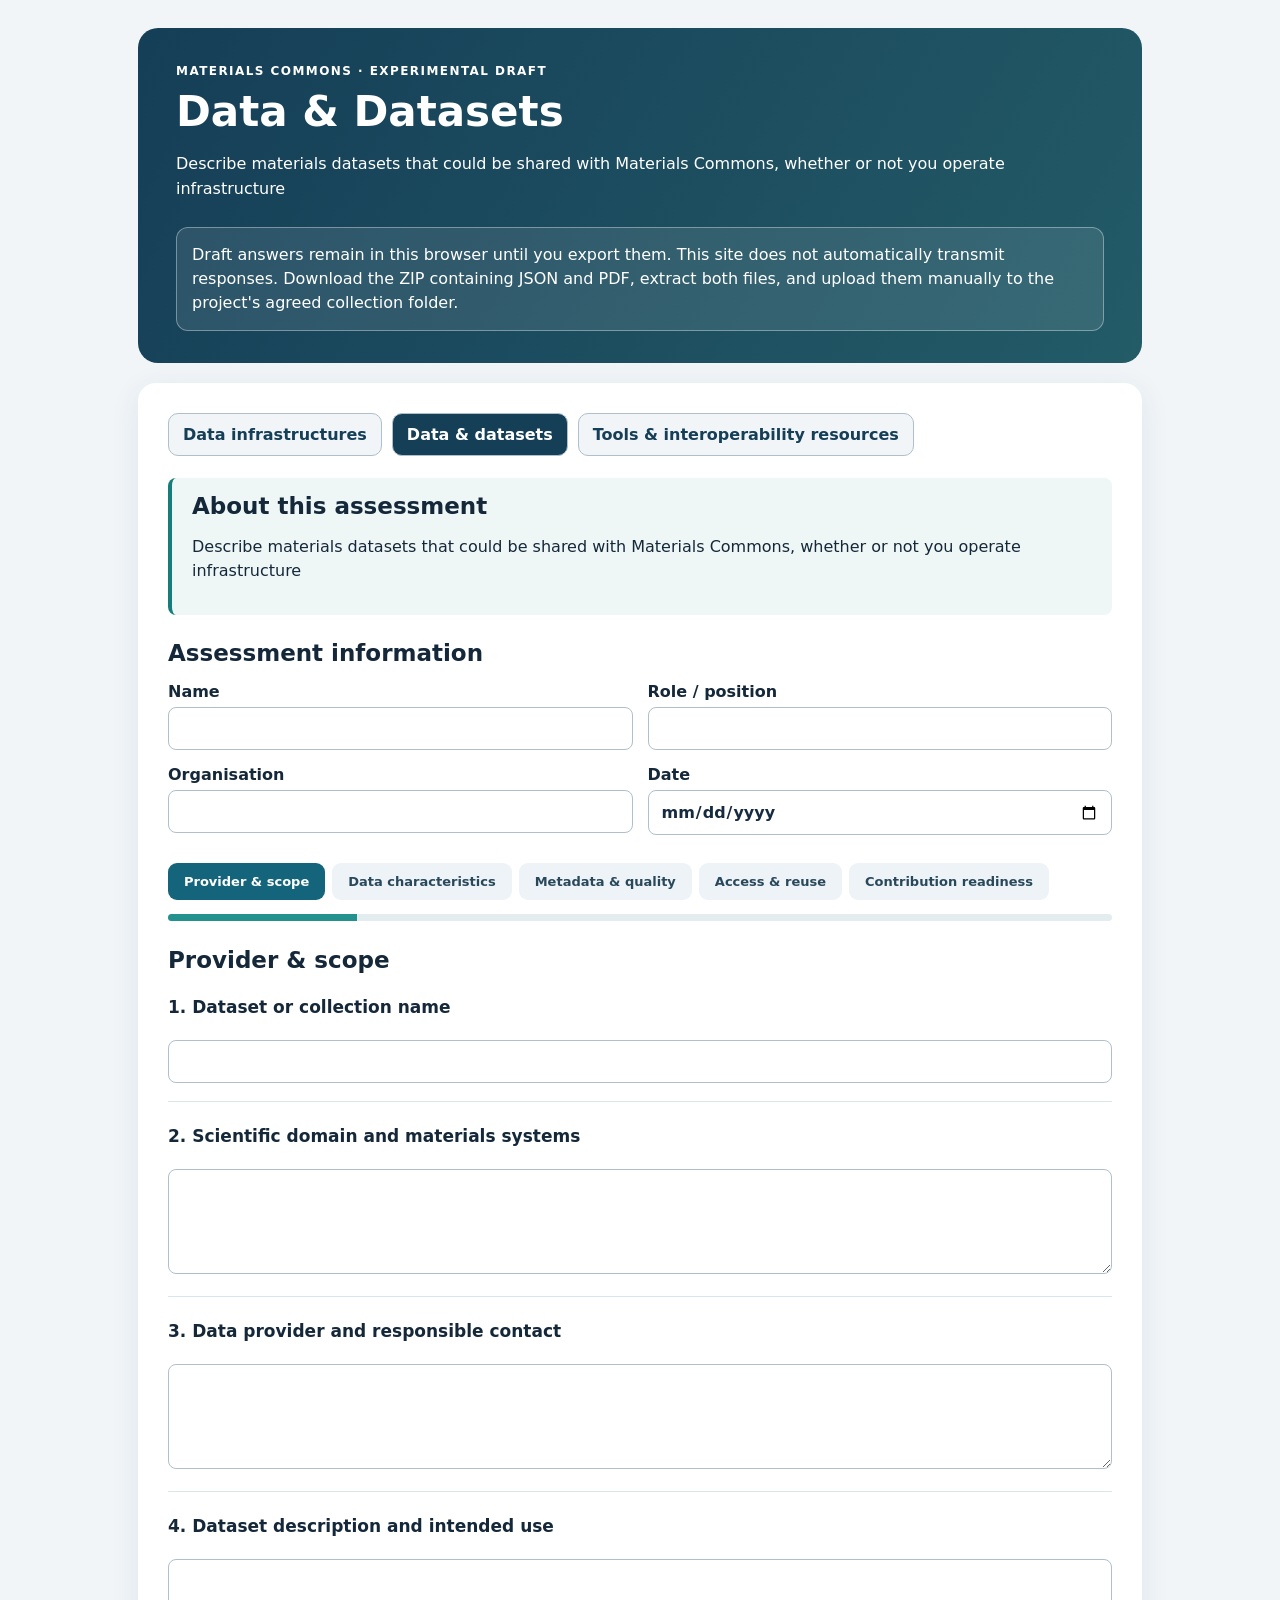
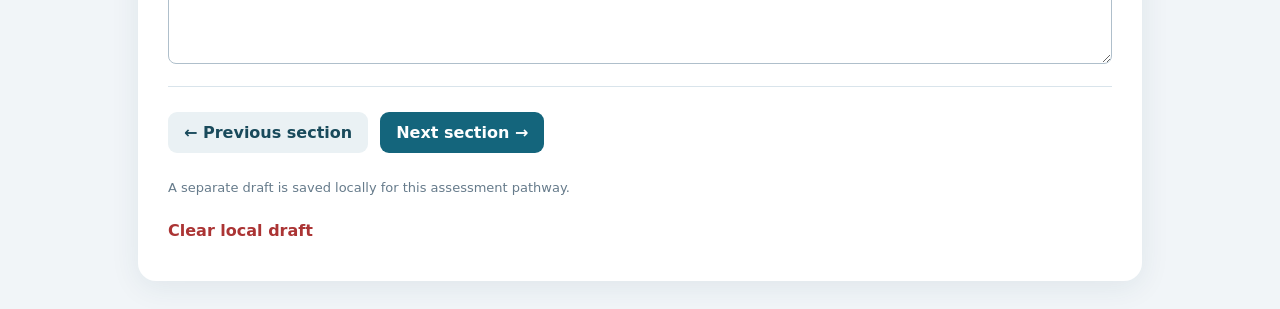
==== data.html @ b87a03ce "three options" ====
<!doctype html><html lang="en"><head><meta charset="utf-8"><meta name="viewport" content="width=device-width,initial-scale=1"><title>Materials Commons | Data & Datasets</title><link rel="stylesheet" href="styles.css?v=experimental-1"></head><body><div class="shell"><header><span class="eyebrow">Materials Commons · Experimental draft</span><h1>Data & Datasets</h1><p>Describe materials datasets that could be shared with Materials Commons, whether or not you operate infrastructure</p><div class="notice">Draft answers remain in this browser until you export them. This site does not automatically transmit responses. Download the ZIP containing JSON and PDF, extract both files, and upload them manually to the project's agreed collection folder.</div></header><main><nav class="assessment-pathways" aria-label="Assessment pathways"><a href="./">Data infrastructures</a><a href="data.html" aria-current="page">Data &amp; datasets</a><a href="resources.html">Tools &amp; interoperability resources</a></nav><div id="intro" class="intro"></div><section class="respondent"><h2>Assessment information</h2><div class="people"><label>Name<input data-person="Name" autocomplete="name"></label><label>Role / position<input data-person="Role"></label><label>Organisation<input data-person="Organisation"></label><label>Date<input data-person="Date" type="date"></label></div></section><nav id="nav" aria-label="Questionnaire sections"></nav><div class="progress"><div id="progressFill"></div></div><div id="survey"></div><footer><button id="prev" type="button" class="secondary">← Previous section</button><button id="next" type="button">Next section →</button><div id="exportActions" class="export-actions hidden"><h2>Save assessment</h2><button id="saveBoth" class="download" type="button">Download JSON + PDF (ZIP)</button><p class="hint">Extract both files from the ZIP and upload them manually.</p><p id="exportStatus" class="hint" role="status" aria-live="polite"></p></div><p class="hint">A separate draft is saved locally for this assessment pathway.</p><button id="clear" type="button" class="link">Clear local draft</button></footer></main></div><script src="pdf-export.js?v=13"></script><script src="assessment-app.js?v=1" data-assessment="data"></script></body></html>
---- styles.css ----
:root{font-family:Inter,system-ui,-apple-system,Segoe UI,sans-serif;color:#15283a;background:#f1f5f8}*{box-sizing:border-box}body{margin:0}.shell{max-width:1040px;margin:auto;padding:28px 18px}header{background:linear-gradient(120deg,#153e57,#235b67);color:white;border-radius:20px;padding:32px 38px}h1{font-size:clamp(28px,5vw,42px);margin:8px 0}.eyebrow{text-transform:uppercase;letter-spacing:.12em;font-size:12px;font-weight:750}.notice{background:#ffffff19;border:1px solid #ffffff5c;border-radius:12px;padding:15px;line-height:1.5;margin-top:25px}main{background:white;border-radius:18px;margin-top:20px;padding:30px;box-shadow:0 6px 30px #1a385015}h2{margin:0 0 16px;font-size:23px}p{line-height:1.55}.intro{background:#eef7f5;border-left:4px solid #167e7a;padding:15px 20px;border-radius:8px;margin-bottom:25px}.intro p{white-space:pre-line}.people{display:grid;grid-template-columns:repeat(2,minmax(0,1fr));gap:15px}label{display:block;font-weight:600}input[type=text],input:not([type]),input[type=date],textarea,select{width:100%;border:1px solid #afbfcb;border-radius:8px;padding:11px 12px;font:inherit;margin-top:6px;background:white;color:#172b40}textarea{min-height:92px;resize:vertical}nav{display:flex;gap:7px;flex-wrap:wrap;margin:28px 0 14px}button{font:inherit;border:0;border-radius:9px;padding:11px 16px;cursor:pointer;background:#14657c;color:white;font-weight:650}button:hover{filter:brightness(.94)}button:focus-visible,input:focus-visible,textarea:focus-visible{outline:3px solid #84cbd6;outline-offset:2px}nav button{background:#edf3f7;color:#29495b;font-size:13px}nav button.active{background:#14657c;color:white}.progress{height:7px;border-radius:8px;background:#e3edf0;margin-bottom:26px;overflow:hidden}#progressFill{height:100%;background:#23918e;transition:width .2s}.question{padding:23px 0;border-bottom:1px solid #e0e9ee}.question h3{font-size:19px;white-space:pre-line;line-height:1.5;margin:0 0 16px}.option{display:flex;align-items:flex-start;gap:10px;margin:11px 0;font-weight:450;line-height:1.5}.option input{margin-top:4px;accent-color:#157a85}.purpose{background:#edf8f8;border-left:3px solid #27978f;padding:13px 15px;margin:6px 0 14px 30px;border-radius:7px}.purpose legend{font-size:13px;font-weight:700;margin-bottom:7px}.purpose .option{font-size:13px;margin:7px 0}.subquestion{background:#f6f9fb;padding:14px 17px;border-radius:9px;margin:13px 0}.subquestion strong{display:block;margin-bottom:9px}.answer-label{margin:14px 0 8px;font-weight:650}.example{font-size:13px;color:#526778;white-space:pre-line;line-height:1.55;margin:8px 0}.entry{border:1px solid #cbdce3;border-radius:12px;padding:16px;margin:14px 0;background:#fbfdfd}.entry h4{margin:0 0 10px}.entry label{margin:12px 0}.entry .option{font-weight:400}.secondary{background:#eaf1f4;color:#194a5b}.download{background:#217a60}.link{background:transparent;color:#ab3434;padding-left:0}.hint{font-size:13px;color:#667b8b}.muted{color:#5e7181;font-size:13px}footer{display:flex;flex-wrap:wrap;gap:12px;margin-top:25px}footer .hint{width:100%;margin-bottom:0}.hidden{display:none!important}@media(max-width:650px){.shell{padding:10px}header,main{padding:22px 16px}.people{grid-template-columns:1fr}footer button{width:100%}.purpose{margin-left:8px}}

.visualization-instruction{margin:22px 0 8px;font-weight:600}

/* Intro hierarchy and clear nesting of conditional primary-purpose choices. */
.intro .intro-title{font-size:clamp(23px,3vw,30px);line-height:1.25;margin:0 0 8px;color:#153e57}
.intro .intro-tagline{font-size:14px;color:#466474;margin:0 0 22px;font-weight:600}
.intro .intro-subtitle{font-size:19px;line-height:1.35;margin:0 0 12px;color:#153e57}
.intro .intro-copy{margin:0 0 12px;white-space:pre-line}
.intro .intro-copy:last-child{margin-bottom:0}
.purpose{margin:9px 0 18px 42px;padding:14px 18px;border-left:4px solid #27978f;background:#edf8f8}
.purpose legend{padding:0 5px;font-size:13px;font-weight:700}
.entry .system-purpose{margin:20px 0 5px 24px}
@media(max-width:650px){.purpose{margin-left:22px;padding:12px 13px}.entry .system-purpose{margin-left:14px}}

/* Indent the introductory explanation beneath its heading; separate the two categories. */
.intro .intro-content{margin-left:24px;max-width:85ch}
.intro .intro-categories{margin:12px 0 15px 0;padding-left:32px;line-height:1.65}
.intro .intro-categories li{padding-left:7px;margin:0 0 9px}
.intro .intro-closing{margin-top:13px}
@media(max-width:650px){.intro .intro-content{margin-left:10px}.intro .intro-categories{padding-left:25px}}

.sharepoint-actions{width:100%;background:#eef8f4;border:1px solid #a7d3c0;border-radius:12px;padding:16px;display:flex;flex-wrap:wrap;align-items:center;gap:12px}.sharepoint-status{width:100%;margin:0;font-size:14px;line-height:1.5}.sharepoint-actions a{color:#155d73;font-weight:650}

.sharepoint-heading{width:100%;font-size:19px;margin:0 0 4px}

/* Simplified data-transformation entries; technical fields remain optional. */
.transformation-entry{padding:20px;margin:16px 0}.transformation-entry .answer-label{display:block;margin:17px 0 8px}.transformation-entry .option{margin:9px 0}.transformation-technical{background:#eef4f7;border-radius:10px;padding:15px 18px;margin:22px 0}.transformation-technical h5{font-size:15px;margin:0 0 12px}.transformation-technical label{font-size:14px}.transformation-entry textarea{display:block;width:100%}
/* Clear single-choice groups with an optional free-text detail after their options. */
.system-choice{margin:22px 0;padding:15px 18px;border:1px solid #cbdce3;border-radius:10px;background:#f6f9fb}
.system-choice legend{font-weight:700;color:#153e57;padding:0 6px}
.system-choice .option{margin:9px 0}
.system-choice-details{display:block;margin:18px 0 0!important;font-size:14px;font-weight:650;color:#425e70}
.system-choice-details input{font-weight:400}

/* Distinct audit-access and retention groups */
.audit-retention{margin-top:25px;padding-top:16px;border-top:1px solid #d6e5e8}
.audit-retention h4{margin:0 0 8px}
.retention-detail{margin:12px 0 0 24px}

/* Repeatable performance use cases */
.performance-entry{padding:20px;margin:16px 0}.performance-entry .answer-label{display:block;margin:15px 0 8px}.performance-entry textarea{display:block;width:100%;min-height:90px}

/* Question 8: separate usage estimates by scope, including mobile layouts. */
.usage-instruction{color:#526778;margin:0 0 20px}
.usage-scope{border:1px solid #bfd5df;border-radius:13px;padding:22px 24px;margin:22px 0;background:#fbfdfd}
.usage-scope-title{font-size:18px;color:#153e57;background:#e6f3f3;border-left:4px solid #27978f;border-radius:5px;padding:12px 14px;margin:-5px 0 21px}
.usage-choice{border:0;border-top:1px solid #dbe8ed;padding:15px 0 0;margin:18px 0 20px;min-width:0}
.usage-choice legend{font-weight:700;color:#24475a;padding:0 7px 0 0}
.usage-choice .option{margin:9px 0}
.usage-scope>.answer-label{display:block;margin:20px 0}
.usage-other{margin:10px 0 0 27px}
@media(max-width:650px){.usage-scope{padding:16px 14px}.usage-scope-title{font-size:16px}}

/* Q8: two accessible collapsible scopes, operational use expanded initially. */
.usage-scope{overflow:hidden;padding:0;margin:14px 0 20px;background:#fbfdfd}
.usage-scope-title{display:list-item;list-style:disclosure-closed inside;cursor:pointer;margin:0;padding:17px 22px;font-size:18px;font-weight:750;line-height:1.4;user-select:none}
.usage-scope[open]>.usage-scope-title{list-style-type:disclosure-open;border-bottom:1px solid #bfd5df;margin-bottom:10px}
.usage-scope-title::marker{color:#14657c}
.usage-scope-title:focus-visible{outline:3px solid #84cbd6;outline-offset:-3px}
.usage-scope>.usage-choice,.usage-scope>.answer-label{margin-left:24px;margin-right:24px}
.usage-scope>.usage-choice:last-child{margin-bottom:24px}
@media(max-width:650px){.usage-scope{padding:0}.usage-scope-title{padding:15px 14px;font-size:16px}.usage-scope>.usage-choice,.usage-scope>.answer-label{margin-left:14px;margin-right:14px}}

/* Guidance and examples appear below, not inside, the question title. */
.question .question-guidance{margin:-6px 0 17px 0;padding:10px 14px;border-left:3px solid #7fbab7;background:#f1f8f7;border-radius:0 7px 7px 0;color:#466273;font-size:14px;font-weight:400;line-height:1.6;white-space:pre-line}

/* v35: explicit visual hierarchy for question examples and submission policy. */
.question .question-title{margin-bottom:9px}
.question .question-guidance{display:block;margin:0 0 19px;padding:11px 15px;border-left:4px solid #27978f;background:#eef7f5;border-radius:0 8px 8px 0;color:#435e6e;font-size:14px;font-weight:400;line-height:1.6;white-space:pre-line}
.intro .submission-policy{margin-top:18px;padding:12px 15px;background:#fff;border:1px solid #a8cfca;border-radius:8px;font-weight:650;color:#174a55}
.release-tag{display:inline-block;margin-left:12px;padding:3px 8px;border-radius:20px;background:#ffffff30;letter-spacing:normal;text-transform:none;font-size:11px}

/* v37: optional global primary-purpose shortcut and bulk selection helpers. */
.purpose-shortcut{margin:18px 0 2px 24px;padding:15px 17px;border:1px solid #a8cfca;border-radius:9px;background:#fff;max-width:85ch}
.purpose-shortcut h4{margin:0 0 6px;color:#153e57}.purpose-shortcut .muted{margin:0 0 9px}.purpose-shortcut-options{display:flex;gap:18px;flex-wrap:wrap}.purpose-shortcut-options .option{margin:5px 0}.small-action{padding:7px 11px;font-size:13px;margin-top:8px}.bulk-select{display:flex;gap:8px;flex-wrap:wrap;margin:4px 0 14px}.bulk-select .small-action{margin-top:0}
@media(max-width:650px){.purpose-shortcut{margin-left:10px}.purpose-shortcut-options{display:block}}

.profile-field{grid-column:1/-1}.profile-label{display:block;font-weight:700;margin-bottom:3px}.profile-help{font-size:13px;color:#5e7181;margin:3px 0 10px}.profile-options{display:grid;grid-template-columns:repeat(2,minmax(0,1fr));gap:2px 18px}.profile-option{margin:6px 0}.purpose-shortcut-intro{margin-top:18px!important;font-weight:600;color:#29495b}.purpose-shortcut{margin:8px 0 4px 24px;padding:14px 18px;background:#f6f9fb;border:1px solid #d9e5ea;border-radius:9px}.purpose-shortcut h4{margin:0 0 6px;color:#153e57}.purpose-shortcut-options{margin:8px 0}.small-action{margin-top:8px}@media(max-width:650px){.profile-options{grid-template-columns:1fr}.purpose-shortcut{margin-left:10px}}

.export-actions{width:100%;background:#eef8f4;border:1px solid #a7d3c0;border-radius:12px;padding:16px;display:flex;flex-wrap:wrap;align-items:center;gap:12px}.export-actions h2{width:100%;font-size:19px;margin:0}.question-help{color:#526778;font-size:14px;margin:-8px 0 15px}.detail-grid{display:grid;grid-template-columns:repeat(2,minmax(0,1fr));gap:12px;margin:12px 0}.detail-grid label{font-size:14px}.groupbox{border:1px solid #cbdce3;border-radius:10px;padding:14px 17px;margin:12px 0}.groupbox legend{font-weight:700;color:#153e57;padding:0 5px}.other-detail{margin:8px 0 14px 28px}@media(max-width:650px){.detail-grid{grid-template-columns:1fr}}

/* Conditional detail options */
.nested-options { margin-left: 1.5rem; border-left: 3px solid var(--teal, #217a79); }

/* Descriptions for data-related and additional service options */
.option-description{margin:-.15rem 0 .7rem 2rem;color:#526578;font-size:.88rem;line-height:1.45;max-width:65rem}

.sharepoint-open{display:inline-block;margin-top:.8rem;padding:.8rem 1rem;border-radius:.6rem;background:#164d75;color:#fff;font-weight:600;text-decoration:none}.sharepoint-open:hover,.sharepoint-open:focus{background:#0e3552;color:#fff}

/* High-visibility SharePoint link in the preamble */
.notice a.preamble-sharepoint-link{color:#ffdf63;font-weight:750;text-decoration:underline;text-underline-offset:3px}
.notice a.preamble-sharepoint-link:hover,.notice a.preamble-sharepoint-link:focus-visible{color:#fff0a8}

.assessment-pathways{display:flex;flex-wrap:wrap;gap:10px;margin:0 0 22px}.assessment-pathways a{padding:11px 14px;border:1px solid #afbfcb;border-radius:10px;text-decoration:none;color:#153e57;background:#f1f5f8;font-weight:700}.assessment-pathways a[aria-current="page"]{background:#153e57;color:white}.assessment-pathways a:focus-visible{outline:3px solid #167e7a}.assessment-question{margin:24px 0;padding-bottom:18px;border-bottom:1px solid #d9e4eb}.assessment-question h3{font-size:17px}.assessment-question .option{display:block;padding:8px 4px;font-weight:400}.assessment-question .option input{margin-right:8px}.assessment-question textarea{min-height:105px}.assessment-question input[type=text]{width:100%}
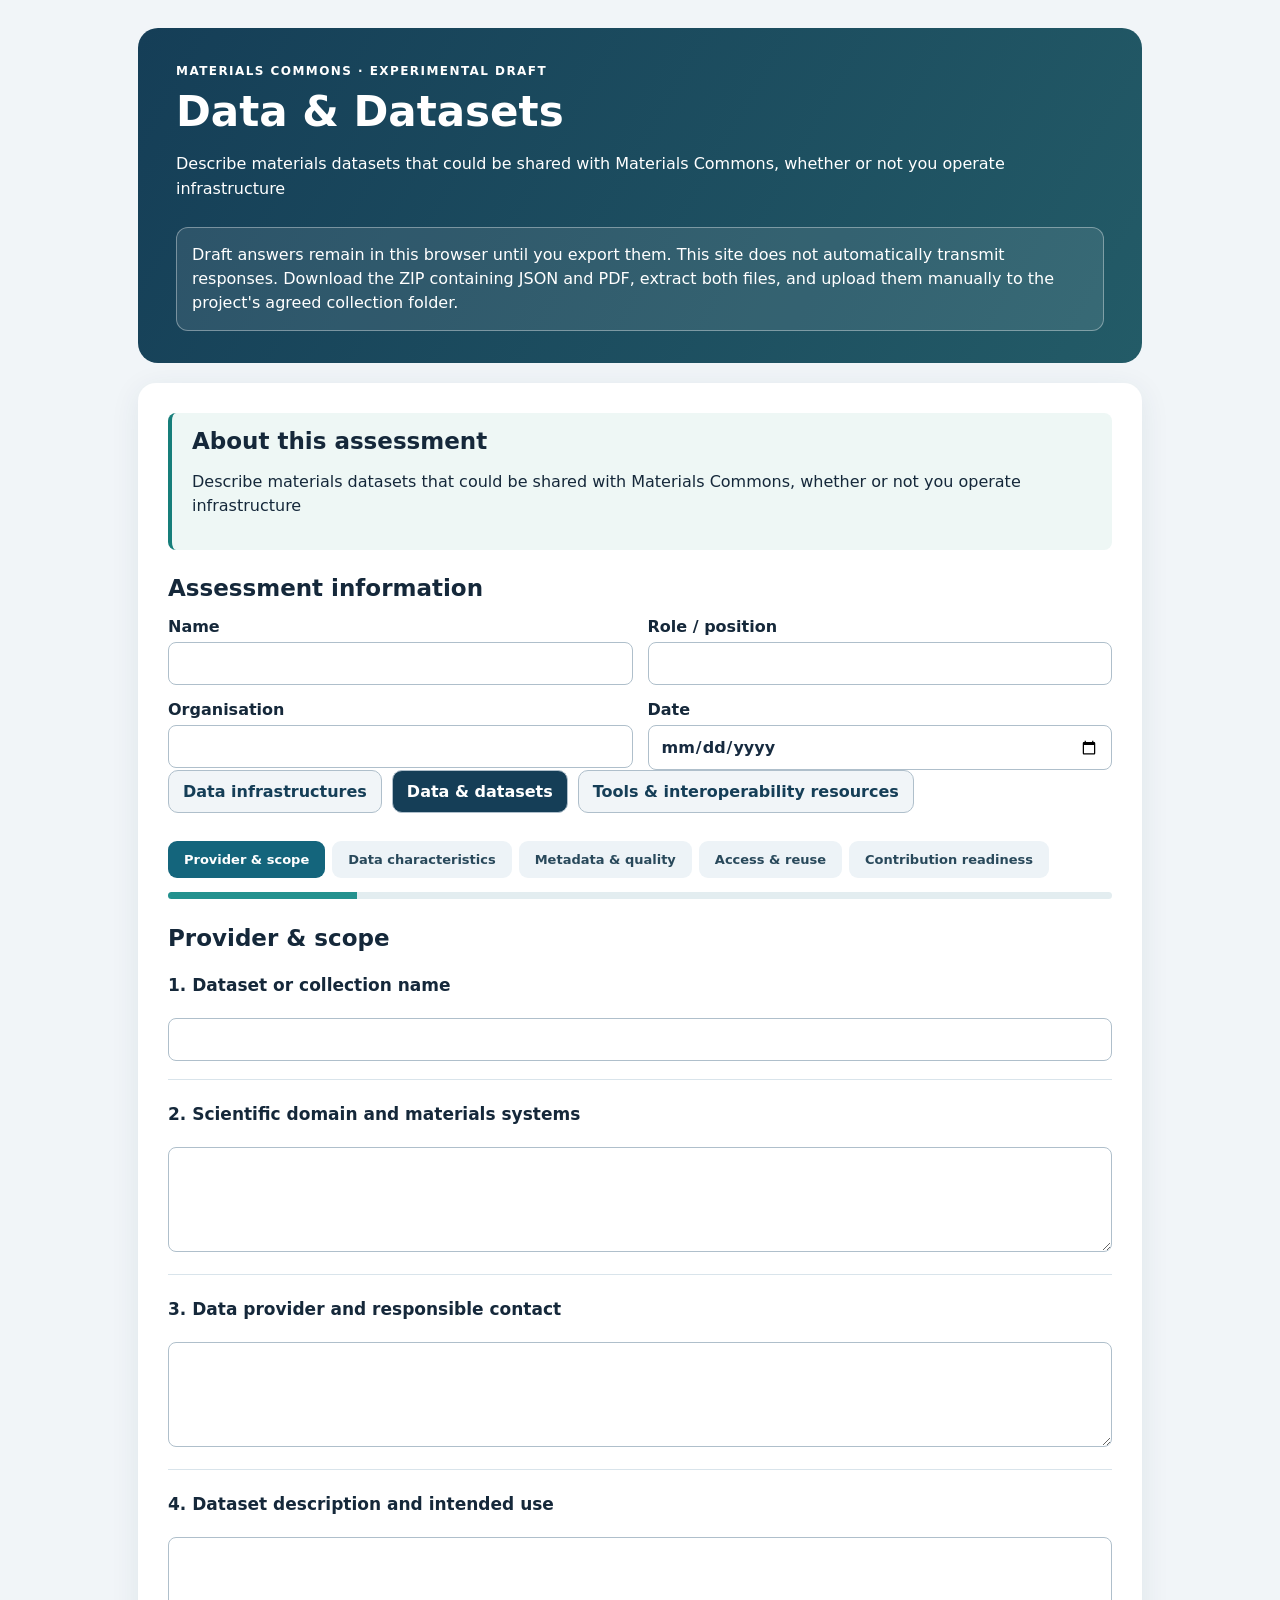
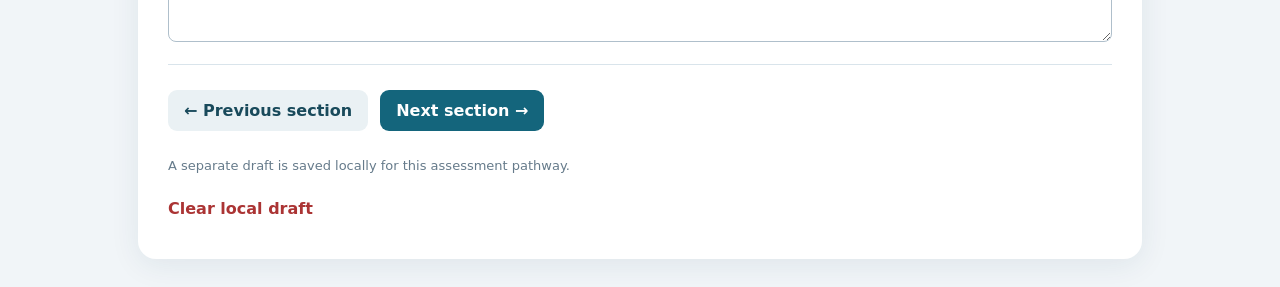
==== commit a388dc91: "arrange navigation" ====
--- a/data.html
+++ b/data.html
@@ -1 +1 @@
-<!doctype html><html lang="en"><head><meta charset="utf-8"><meta name="viewport" content="width=device-width,initial-scale=1"><title>Materials Commons | Data & Datasets</title><link rel="stylesheet" href="styles.css?v=experimental-1"></head><body><div class="shell"><header><span class="eyebrow">Materials Commons · Experimental draft</span><h1>Data & Datasets</h1><p>Describe materials datasets that could be shared with Materials Commons, whether or not you operate infrastructure</p><div class="notice">Draft answers remain in this browser until you export them. This site does not automatically transmit responses. Download the ZIP containing JSON and PDF, extract both files, and upload them manually to the project's agreed collection folder.</div></header><main><nav class="assessment-pathways" aria-label="Assessment pathways"><a href="./">Data infrastructures</a><a href="data.html" aria-current="page">Data &amp; datasets</a><a href="resources.html">Tools &amp; interoperability resources</a></nav><div id="intro" class="intro"></div><section class="respondent"><h2>Assessment information</h2><div class="people"><label>Name<input data-person="Name" autocomplete="name"></label><label>Role / position<input data-person="Role"></label><label>Organisation<input data-person="Organisation"></label><label>Date<input data-person="Date" type="date"></label></div></section><nav id="nav" aria-label="Questionnaire sections"></nav><div class="progress"><div id="progressFill"></div></div><div id="survey"></div><footer><button id="prev" type="button" class="secondary">← Previous section</button><button id="next" type="button">Next section →</button><div id="exportActions" class="export-actions hidden"><h2>Save assessment</h2><button id="saveBoth" class="download" type="button">Download JSON + PDF (ZIP)</button><p class="hint">Extract both files from the ZIP and upload them manually.</p><p id="exportStatus" class="hint" role="status" aria-live="polite"></p></div><p class="hint">A separate draft is saved locally for this assessment pathway.</p><button id="clear" type="button" class="link">Clear local draft</button></footer></main></div><script src="pdf-export.js?v=13"></script><script src="assessment-app.js?v=1" data-assessment="data"></script></body></html>+<!doctype html><html lang="en"><head><meta charset="utf-8"><meta name="viewport" content="width=device-width,initial-scale=1"><title>Materials Commons | Data & Datasets</title><link rel="stylesheet" href="styles.css?v=experimental-1"></head><body><div class="shell"><header><span class="eyebrow">Materials Commons · Experimental draft</span><h1>Data & Datasets</h1><p>Describe materials datasets that could be shared with Materials Commons, whether or not you operate infrastructure</p><div class="notice">Draft answers remain in this browser until you export them. This site does not automatically transmit responses. Download the ZIP containing JSON and PDF, extract both files, and upload them manually to the project's agreed collection folder.</div></header><main><div id="intro" class="intro"></div><section class="respondent"><h2>Assessment information</h2><div class="people"><label>Name<input data-person="Name" autocomplete="name"></label><label>Role / position<input data-person="Role"></label><label>Organisation<input data-person="Organisation"></label><label>Date<input data-person="Date" type="date"></label></div></section><nav class="assessment-pathways" aria-label="Assessment pathways"><a href="./">Data infrastructures</a><a href="data.html" aria-current="page">Data &amp; datasets</a><a href="resources.html">Tools &amp; interoperability resources</a></nav><nav id="nav" aria-label="Questionnaire sections"></nav><div class="progress"><div id="progressFill"></div></div><div id="survey"></div><footer><button id="prev" type="button" class="secondary">← Previous section</button><button id="next" type="button">Next section →</button><div id="exportActions" class="export-actions hidden"><h2>Save assessment</h2><button id="saveBoth" class="download" type="button">Download JSON + PDF (ZIP)</button><p class="hint">Extract both files from the ZIP and upload them manually.</p><p id="exportStatus" class="hint" role="status" aria-live="polite"></p></div><p class="hint">A separate draft is saved locally for this assessment pathway.</p><button id="clear" type="button" class="link">Clear local draft</button></footer></main></div><script src="pdf-export.js?v=13"></script><script src="assessment-app.js?v=2" data-assessment="data"></script></body></html>
